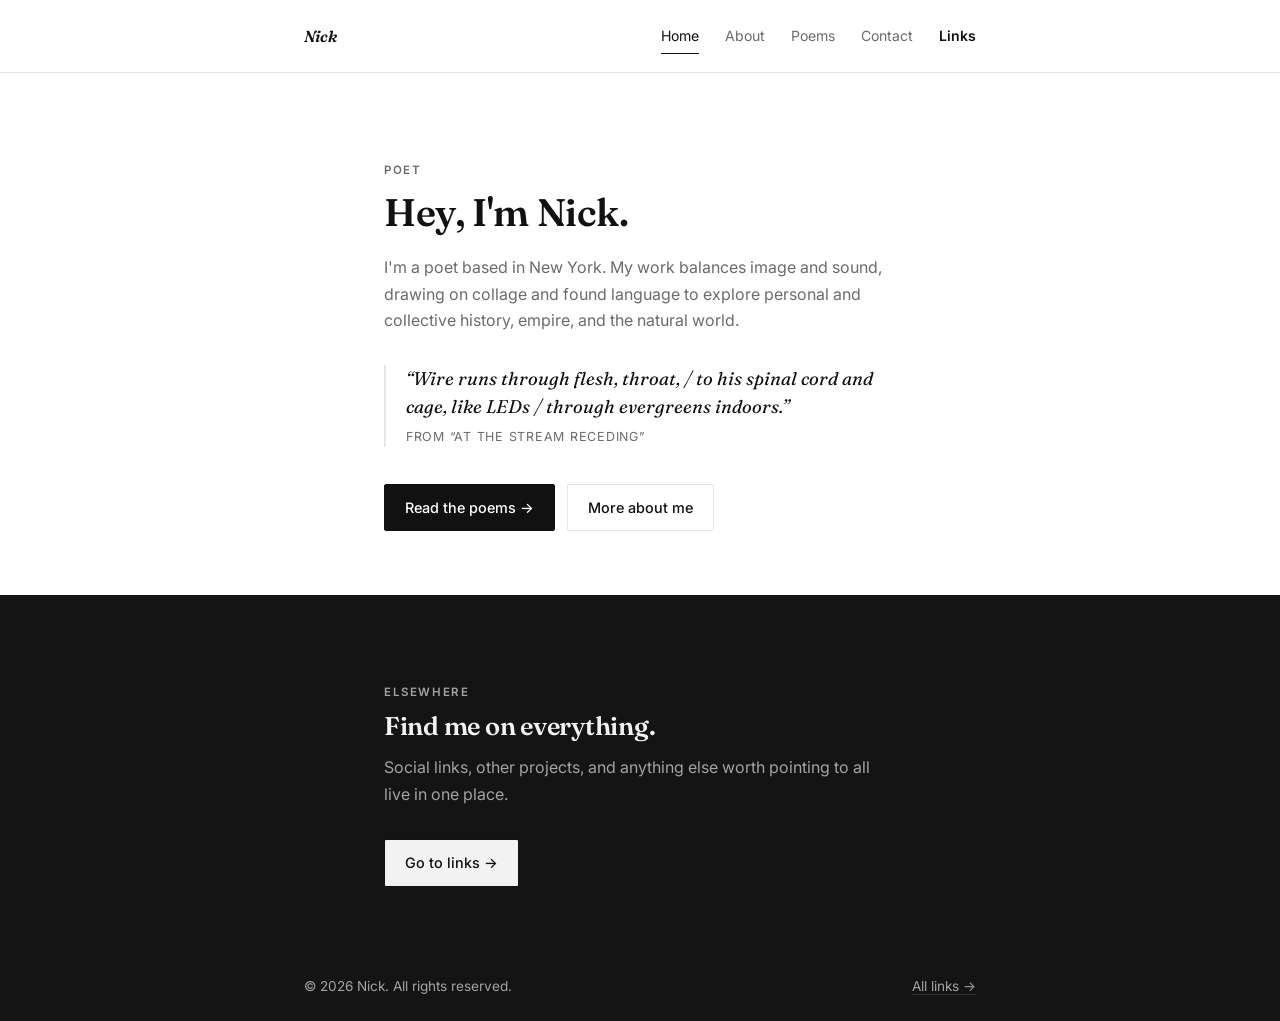
==== index.html @ d007358d "Add SEO/PWA polish: sitemap, robots.txt, canonical links, theme-color - robots.txt + sitemap.xml so " ====
<!DOCTYPE html>
<html lang="en">
<head>
<meta charset="UTF-8" />
<meta name="viewport" content="width=device-width, initial-scale=1.0" />
<title>Nick — Poet in New York</title>
<meta name="description" content="Nicholas Tyler Ng is a poet in New York. His work balances image and sound, drawing on techniques of collage and found language." />
<meta property="og:type" content="website" />
<meta property="og:title" content="Nick — Poet in New York" />
<meta property="og:description" content="Nicholas Tyler Ng is a poet in New York. His work balances image and sound, drawing on techniques of collage and found language." />
<meta property="og:image" content="https://emiliobejasa.github.io/nick-website/nick_pic.jpg" />
<meta property="og:url" content="https://emiliobejasa.github.io/nick-website/" />
<meta name="twitter:card" content="summary_large_image" />
<meta name="theme-color" content="#111111" />
<link rel="canonical" href="https://emiliobejasa.github.io/nick-website/" />
<link rel="preconnect" href="https://fonts.googleapis.com" />
<link rel="preconnect" href="https://fonts.gstatic.com" crossorigin />
<link href="https://fonts.googleapis.com/css2?family=Fraunces:ital,wght@0,500;0,600;1,400;1,500;1,600&family=Inter:wght@400;500;600&display=swap" rel="stylesheet" />
<link rel="stylesheet" href="style.css" />
<link rel="icon" type="image/svg+xml" href="favicon.svg">
</head>
<body>

<header class="site-header">
  <div class="wrap header-inner">
    <a href="index.html" class="logo">Nick</a>
    <nav class="nav">
      <a href="index.html">Home</a>
      <a href="about.html">About</a>
      <a href="poems.html">Poems</a>
      <a href="contact.html">Contact</a>
      <a href="links.html" class="nav-highlight">Links</a>
    </nav>
    <button class="nav-toggle" aria-label="Toggle menu" aria-expanded="false">
      <span></span><span></span><span></span>
    </button>
  </div>
</header>

<main id="top">

  <section class="hero">
    <div class="wrap hero-inner">
      <p class="eyebrow">Poet</p>
      <h1>Hey, I'm Nick.</h1>
      <p class="hero-sub">
        I'm a poet based in New York. My work balances image and sound,
        drawing on collage and found language to explore personal and
        collective history, empire, and the natural world.
      </p>
      <blockquote class="pull-quote">
        “Wire runs through flesh, throat, / to his spinal cord and cage, like LEDs / through evergreens indoors.”
        <cite>From “At the Stream Receding”</cite>
      </blockquote>
      <div class="hero-actions">
        <a href="poems.html" class="btn btn-primary">Read the poems →</a>
        <a href="about.html" class="btn btn-ghost">More about me</a>
      </div>
    </div>
  </section>

  <section class="hero section-dark">
    <div class="wrap hero-inner">
      <p class="eyebrow">Elsewhere</p>
      <h2>Find me on everything.</h2>
      <p class="hero-sub">
        Social links, other projects, and anything else worth
        pointing to all live in one place.
      </p>
      <div class="hero-actions">
        <a href="links.html" class="btn btn-primary">Go to links →</a>
      </div>
    </div>
  </section>

</main>

<footer class="site-footer">
  <div class="wrap footer-inner">
    <p>&copy; <span id="year"></span> Nick. All rights reserved.</p>
    <div class="socials">
      <a href="links.html">All links →</a>
    </div>
  </div>
</footer>

<script src="script.js"></script>
</body>
</html>
---- style.css ----
/* =========================================================
   Nick — shared stylesheet (minimalist theme)
   Used by: index.html, about.html, work.html, links.html, contact.html
   ========================================================= */

:root {
  --bg: #ffffff;
  --bg-alt: #fafafa;
  --ink: #111111;
  --ink-soft: #6b6b6b;
  --line: #e5e5e5;
  --accent: #111111;
  --accent-ink: #ffffff;
  --card: #ffffff;
  --radius: 2px;
  --wrap: 720px;

  /* dark stripe tokens */
  --bg-dark: #141414;
  --bg-dark-alt: #1e1e1e;
  --ink-dark: #f2f2f2;
  --ink-dark-soft: #a3a3a3;
  --line-dark: #333333;
}

* { box-sizing: border-box; }

html { scroll-behavior: smooth; }

body {
  margin: 0;
  font-family: "Inter", -apple-system, "Segoe UI", system-ui, "Helvetica Neue", Arial, sans-serif;
  color: var(--ink);
  background: var(--bg);
  line-height: 1.65;
  -webkit-font-smoothing: antialiased;
}

h1, h2, h3, .logo, .links-name {
  font-family: "Fraunces", "Georgia", serif;
}

.logo { font-style: italic; }

img { max-width: 100%; display: block; }

.wrap {
  max-width: var(--wrap);
  margin: 0 auto;
  padding: 0 24px;
}

h1, h2, h3 {
  line-height: 1.2;
  margin: 0 0 0.5em;
  font-weight: 600;
  letter-spacing: -0.01em;
}

h1 { font-size: clamp(1.75rem, 3.4vw, 2.4rem); }
h2 { font-size: clamp(1.3rem, 2.2vw, 1.6rem); }
h3 { font-size: 1.05rem; }

p { margin: 0 0 1em; color: var(--ink-soft); }

a { color: var(--ink); text-decoration: underline; text-underline-offset: 3px; text-decoration-color: var(--line); }
a:hover { text-decoration-color: var(--ink); }

.eyebrow {
  text-transform: uppercase;
  letter-spacing: 0.14em;
  font-size: 0.72rem;
  font-weight: 600;
  color: var(--ink-soft);
  margin: 0 0 0.75em;
}

.placeholder-note {
  display: inline-block;
  margin: 0 0 1.5em;
  padding: 4px 10px;
  font-size: 0.78rem;
  color: var(--ink-soft);
  border: 1px solid var(--line);
}

/* ---------- Buttons ---------- */

.btn {
  display: inline-block;
  padding: 11px 20px;
  border-radius: var(--radius);
  font-weight: 500;
  font-size: 0.9rem;
  border: 1px solid var(--ink);
  cursor: pointer;
  text-decoration: none;
  transition: background 0.15s ease, color 0.15s ease;
}
.btn:hover { text-decoration: none; }

.btn-primary {
  background: var(--ink);
  color: var(--accent-ink);
}
.btn-primary:hover { background: #333; }

.btn-ghost {
  background: transparent;
  color: var(--ink);
  border-color: var(--line);
}
.btn-ghost:hover { border-color: var(--ink); }

/* ---------- Header / nav ---------- */

.site-header {
  position: sticky;
  top: 0;
  z-index: 50;
  background: var(--bg);
  border-bottom: 1px solid var(--line);
}

.header-inner {
  display: flex;
  align-items: center;
  justify-content: space-between;
  padding: 18px 24px;
  gap: 16px;
}

.logo {
  font-weight: 600;
  font-size: 1rem;
  color: var(--ink);
  text-decoration: none;
}
.logo:hover { text-decoration: none; }

.nav {
  display: flex;
  align-items: center;
  gap: 26px;
}

.nav a {
  color: var(--ink-soft);
  font-weight: 400;
  font-size: 0.88rem;
  padding: 6px 0;
  border-bottom: 1px solid transparent;
  text-decoration: none;
  transition: color 0.15s ease, border-color 0.15s ease;
}

.nav a:hover { color: var(--ink); border-bottom-color: var(--line); }

.nav a.is-active {
  color: var(--ink);
  border-bottom-color: var(--ink);
}

.nav a.nav-highlight {
  color: var(--ink);
  font-weight: 600;
  border-bottom-color: transparent;
}
.nav a.nav-highlight:hover { color: var(--ink); }

.nav-toggle {
  display: none;
  flex-direction: column;
  justify-content: center;
  gap: 5px;
  width: 36px;
  height: 36px;
  border: 1px solid var(--line);
  border-radius: var(--radius);
  background: var(--card);
  cursor: pointer;
}
.nav-toggle span {
  display: block;
  width: 16px;
  height: 1px;
  margin: 0 auto;
  background: var(--ink);
}

@media (max-width: 720px) {
  .nav {
    position: absolute;
    top: 100%;
    left: 0;
    right: 0;
    background: var(--bg);
    border-bottom: 1px solid var(--line);
    flex-direction: column;
    align-items: flex-start;
    gap: 0;
    padding: 8px 24px 16px;
    display: none;
  }
  .nav.is-open { display: flex; }
  .nav a { width: 100%; padding: 12px 0; }
  .nav-toggle { display: flex; }
}

/* ---------- Dark sections (alternate stripe band) ---------- */

.section-dark {
  background: var(--bg-dark);
  color: var(--ink-dark);
}
.section-dark h1,
.section-dark h2,
.section-dark h3 { color: var(--ink-dark); }
.section-dark p { color: var(--ink-dark-soft); }
.section-dark .eyebrow { color: var(--ink-dark-soft); }
.section-dark a { color: var(--ink-dark); text-decoration-color: var(--line-dark); }
.section-dark a:hover { text-decoration-color: var(--ink-dark); }

.section-dark .btn-primary { background: var(--ink-dark); color: #111111; }
.section-dark .btn-primary:hover { background: #d4d4d4; }
.section-dark .btn-ghost { color: var(--ink-dark); border-color: var(--line-dark); }
.section-dark .btn-ghost:hover { border-color: var(--ink-dark); }

.section-dark .about-photo,
.section-dark .links-avatar {
  background: var(--bg-dark-alt);
  border-color: var(--line-dark);
  color: var(--ink-dark-soft);
}

.section-dark .about-facts li { border-top-color: var(--line-dark); color: var(--ink-dark-soft); }
.section-dark .about-facts strong { color: var(--ink-dark); }

.section-dark .poem-entry { border-top-color: var(--line-dark); }
.section-dark .poem-list .poem-entry:last-child { border-bottom-color: var(--line-dark); }
.section-dark .poem-venue { color: var(--ink-dark-soft); }
.section-dark .poem-excerpt { border-left-color: var(--line-dark); color: var(--ink-dark-soft); }

.section-dark .contact-form input,
.section-dark .contact-form textarea { color: var(--ink-dark); border-bottom-color: var(--line-dark); }
.section-dark .contact-form input:focus,
.section-dark .contact-form textarea:focus { border-bottom-color: var(--ink-dark); }
.section-dark .contact-form label { color: var(--ink-dark); }
.section-dark .form-status { color: var(--ink-dark-soft); }
.section-dark .form-status.success { color: var(--ink-dark); }

.section-dark .link-item a { border-color: var(--line-dark); color: var(--ink-dark); }
.section-dark .link-item:first-child a { border-top-color: var(--line-dark); }
.section-dark .link-item a:hover { background: var(--bg-dark-alt); }
.section-dark .links-tagline,
.section-dark .links-footer-note { color: var(--ink-dark-soft); }

/* ---------- Hero ---------- */

.hero { padding: 88px 0 64px; }
.hero-inner { max-width: 560px; }
.hero-sub { font-size: 1rem; margin-bottom: 2em; }
.hero-actions { display: flex; gap: 12px; flex-wrap: wrap; }

.pull-quote {
  margin: 0 0 2em;
  padding-left: 20px;
  border-left: 2px solid var(--line);
  font-family: "Fraunces", "Georgia", serif;
  font-style: italic;
  font-size: 1.15rem;
  line-height: 1.5;
  color: var(--ink);
}
.pull-quote cite {
  display: block;
  margin-top: 0.6em;
  font-family: "Inter", sans-serif;
  font-style: normal;
  font-size: 0.78rem;
  letter-spacing: 0.06em;
  text-transform: uppercase;
  color: var(--ink-soft);
}
.section-dark .pull-quote { border-left-color: var(--line-dark); color: var(--ink-dark); }
.section-dark .pull-quote cite { color: var(--ink-dark-soft); }

/* ---------- Generic page header (About / Work / Contact) ---------- */

.page-hero {
  padding: 64px 0 32px;
}

/* ---------- About ---------- */

.about { padding: 56px 0; }
.about-inner {
  display: grid;
  grid-template-columns: 220px 1fr;
  gap: 48px;
  align-items: start;
}
@media (max-width: 720px) {
  .about-inner { grid-template-columns: 1fr; }
}

.about-photo {
  width: 100%;
  aspect-ratio: 4 / 5;
  background: var(--bg-alt);
  border: 1px solid var(--line);
  display: flex;
  align-items: center;
  justify-content: center;
  color: var(--ink-soft);
  font-size: 0.85rem;
  overflow: hidden;
}
.about-photo img { width: 100%; height: 100%; object-fit: cover; }

.about-facts {
  list-style: none;
  padding: 0;
  margin: 1.5em 0 0;
  display: grid;
  gap: 0;
}
.about-facts li {
  padding: 10px 0;
  border-top: 1px solid var(--line);
  color: var(--ink-soft);
  font-size: 0.9rem;
}
.about-facts strong { color: var(--ink); margin-right: 6px; font-weight: 600; }

/* ---------- Poems ---------- */

.poems { padding: 56px 0 80px; }
.section-sub { margin-top: -0.5em; margin-bottom: 2em; }

.poem-list {
  display: grid;
  gap: 0;
}

.poem-entry {
  padding: 32px 0;
  border-top: 1px solid var(--line);
}
.poem-list .poem-entry:last-child { border-bottom: 1px solid var(--line); }

.poem-venue {
  text-transform: uppercase;
  letter-spacing: 0.1em;
  font-size: 0.7rem;
  font-weight: 600;
  color: var(--ink-soft);
  margin: 0 0 0.5em;
}

.poem-title {
  font-style: italic;
  margin-bottom: 0.6em;
}

.poem-excerpt {
  margin: 0 0 1em;
  padding-left: 18px;
  border-left: 2px solid var(--line);
  font-family: "Fraunces", "Georgia", serif;
  font-style: italic;
  color: var(--ink-soft);
}
.poem-excerpt p { margin: 0 0 0.3em; color: inherit; }

.work-link { font-weight: 500; font-size: 0.88rem; }

/* ---------- Contact ---------- */

.contact { padding: 56px 0 88px; }
.contact-inner {
  display: grid;
  grid-template-columns: 1fr 1fr;
  gap: 56px;
}
@media (max-width: 720px) {
  .contact-inner { grid-template-columns: 1fr; }
}

.contact-alt { margin-top: 1.5em; font-size: 0.9rem; }

.contact-form {
  display: grid;
  gap: 6px;
}
.contact-form label {
  font-size: 0.8rem;
  font-weight: 600;
  margin-top: 14px;
}
.contact-form input,
.contact-form textarea {
  font: inherit;
  padding: 10px 0;
  border: none;
  border-bottom: 1px solid var(--line);
  border-radius: 0;
  background: transparent;
  color: var(--ink);
}
.contact-form input:focus,
.contact-form textarea:focus {
  outline: none;
  border-bottom-color: var(--ink);
}
.contact-form button { margin-top: 20px; justify-self: start; }
.form-status { font-size: 0.85rem; min-height: 1.4em; margin: 10px 0 0; color: var(--ink-soft); }
.form-status.success { color: var(--ink); }

/* ---------- Links (linktree-style hub) ---------- */

.links-page {
  min-height: calc(100vh - 70px);
  display: flex;
  align-items: center;
  padding: 56px 0 64px;
}

.links-card {
  max-width: 400px;
  margin: 0 auto;
  text-align: center;
  width: 100%;
}

.links-avatar {
  width: 88px;
  height: 88px;
  margin: 0 auto 20px;
  border-radius: 50%;
  background: var(--bg-alt);
  border: 1px solid var(--line);
  display: flex;
  align-items: center;
  justify-content: center;
  color: var(--ink-soft);
  font-size: 0.75rem;
  overflow: hidden;
}
.links-avatar img { width: 100%; height: 100%; object-fit: cover; }

.links-name { margin-bottom: 0.2em; }
.links-tagline { margin-bottom: 2.2em; font-size: 0.92rem; }

.link-list {
  list-style: none;
  margin: 0;
  padding: 0;
  display: grid;
  gap: 0;
}

.link-item a {
  display: flex;
  align-items: center;
  gap: 10px;
  justify-content: center;
  width: 100%;
  padding: 15px 20px;
  background: transparent;
  border: 1px solid var(--line);
  border-top: none;
  color: var(--ink);
  font-weight: 500;
  font-size: 0.92rem;
  text-decoration: none;
  transition: background 0.12s ease;
}
.link-item:first-child a { border-top: 1px solid var(--line); }
.link-item a:hover { background: var(--bg-alt); }
.link-icon {
  font-size: 0.7rem;
  font-weight: 700;
  line-height: 1;
  letter-spacing: 0.02em;
  opacity: 0.55;
  min-width: 22px;
  text-align: center;
}

.links-footer-note {
  margin-top: 2.2em;
  font-size: 0.8rem;
  color: var(--ink-soft);
}

/* ---------- Footer ---------- */

.site-footer {
  background: var(--bg-dark);
  color: var(--ink-dark-soft);
  padding: 24px 0;
}
.footer-inner {
  display: flex;
  align-items: center;
  justify-content: space-between;
  flex-wrap: wrap;
  gap: 12px;
  font-size: 0.85rem;
  color: var(--ink-dark-soft);
}
.footer-inner p { color: var(--ink-dark-soft); margin: 0; }
.socials { display: flex; gap: 18px; }
.socials a { color: var(--ink-dark-soft); font-weight: 400; text-decoration-color: var(--line-dark); }
.socials a:hover { color: var(--ink-dark); text-decoration-color: var(--ink-dark); }
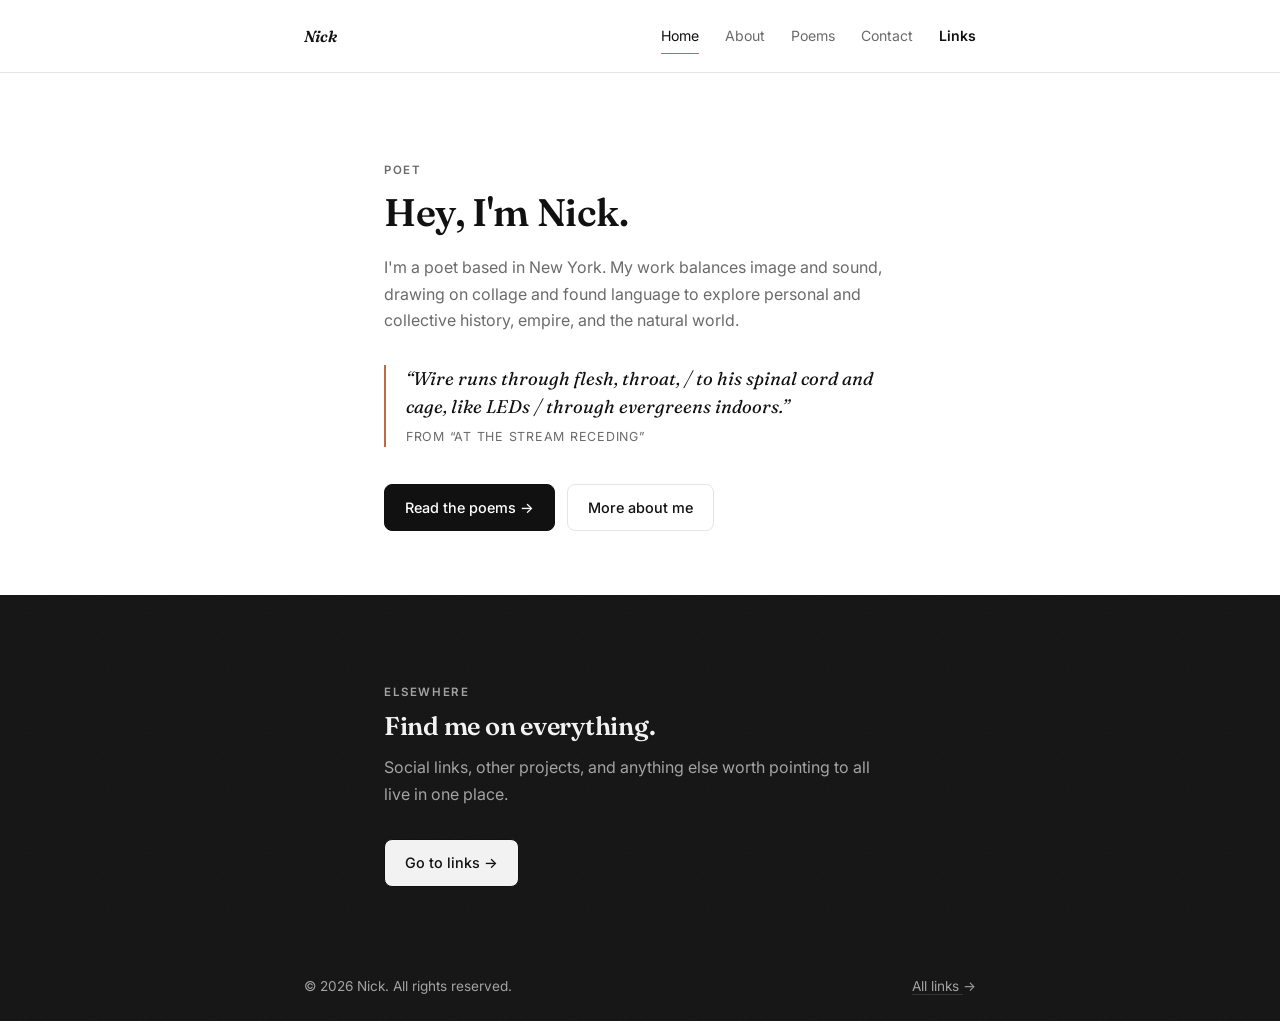
==== commit 66b9ce98: "Add warm accent color, micro-interactions, and softer photo treatment - New --accent-warm terracotta" ====
--- a/index.html
+++ b/index.html
@@ -53,7 +53,7 @@
         <cite>From “At the Stream Receding”</cite>
       </blockquote>
       <div class="hero-actions">
-        <a href="poems.html" class="btn btn-primary">Read the poems →</a>
+        <a href="poems.html" class="btn btn-primary">Read the poems <span class="arrow" aria-hidden="true">→</span></a>
         <a href="about.html" class="btn btn-ghost">More about me</a>
       </div>
     </div>
@@ -68,7 +68,7 @@
         pointing to all live in one place.
       </p>
       <div class="hero-actions">
-        <a href="links.html" class="btn btn-primary">Go to links →</a>
+        <a href="links.html" class="btn btn-primary">Go to links <span class="arrow" aria-hidden="true">→</span></a>
       </div>
     </div>
   </section>
@@ -79,7 +79,7 @@
   <div class="wrap footer-inner">
     <p>&copy; <span id="year"></span> Nick. All rights reserved.</p>
     <div class="socials">
-      <a href="links.html">All links →</a>
+      <a href="links.html">All links <span class="arrow" aria-hidden="true">→</span></a>
     </div>
   </div>
 </footer>
--- a/style.css
+++ b/style.css
@@ -11,8 +11,10 @@
   --line: #e5e5e5;
   --accent: #111111;
   --accent-ink: #ffffff;
+  --accent-warm: #bf6a45;
+  --accent-warm-soft: rgba(191, 106, 69, 0.35);
   --card: #ffffff;
-  --radius: 2px;
+  --radius: 8px;
   --wrap: 720px;
 
   /* dark stripe tokens */
@@ -44,6 +46,21 @@
 
 img { max-width: 100%; display: block; }
 
+::selection { background: var(--accent-warm); color: #ffffff; }
+
+a:focus-visible,
+button:focus-visible,
+input:focus-visible,
+textarea:focus-visible,
+.nav-toggle:focus-visible {
+  outline: 2px solid var(--accent-warm);
+  outline-offset: 3px;
+  border-radius: 2px;
+}
+
+.arrow { display: inline-block; transition: transform 0.15s ease; }
+a:hover .arrow { transform: translateX(3px); }
+
 .wrap {
   max-width: var(--wrap);
   margin: 0 auto;
@@ -63,8 +80,8 @@
 
 p { margin: 0 0 1em; color: var(--ink-soft); }
 
-a { color: var(--ink); text-decoration: underline; text-underline-offset: 3px; text-decoration-color: var(--line); }
-a:hover { text-decoration-color: var(--ink); }
+a { color: var(--ink); text-decoration: underline; text-underline-offset: 3px; text-decoration-color: var(--line); transition: text-decoration-color 0.15s ease; }
+a:hover { text-decoration-color: var(--accent-warm); }
 
 .eyebrow {
   text-transform: uppercase;
@@ -95,22 +112,23 @@
   border: 1px solid var(--ink);
   cursor: pointer;
   text-decoration: none;
-  transition: background 0.15s ease, color 0.15s ease;
-}
-.btn:hover { text-decoration: none; }
+  transition: background 0.15s ease, color 0.15s ease, border-color 0.15s ease, transform 0.15s ease, box-shadow 0.15s ease;
+}
+.btn:hover { text-decoration: none; transform: translateY(-2px); }
+.btn:active { transform: translateY(0); }
 
 .btn-primary {
   background: var(--ink);
   color: var(--accent-ink);
 }
-.btn-primary:hover { background: #333; }
+.btn-primary:hover { background: #333; box-shadow: 0 14px 28px -14px var(--accent-warm-soft); }
 
 .btn-ghost {
   background: transparent;
   color: var(--ink);
   border-color: var(--line);
 }
-.btn-ghost:hover { border-color: var(--ink); }
+.btn-ghost:hover { border-color: var(--accent-warm); color: var(--accent-warm); }
 
 /* ---------- Header / nav ---------- */
 
@@ -135,8 +153,9 @@
   font-size: 1rem;
   color: var(--ink);
   text-decoration: none;
-}
-.logo:hover { text-decoration: none; }
+  transition: color 0.15s ease;
+}
+.logo:hover { text-decoration: none; color: var(--accent-warm); }
 
 .nav {
   display: flex;
@@ -151,14 +170,14 @@
   padding: 6px 0;
   border-bottom: 1px solid transparent;
   text-decoration: none;
-  transition: color 0.15s ease, border-color 0.15s ease;
-}
-
-.nav a:hover { color: var(--ink); border-bottom-color: var(--line); }
+  transition: color 0.15s ease, border-color 0.15s ease, transform 0.15s ease;
+}
+
+.nav a:hover { color: var(--accent-warm); border-bottom-color: var(--accent-warm); transform: translateY(-1px); }
 
 .nav a.is-active {
   color: var(--ink);
-  border-bottom-color: var(--ink);
+  border-bottom-color: var(--accent-warm);
 }
 
 .nav a.nav-highlight {
@@ -166,7 +185,7 @@
   font-weight: 600;
   border-bottom-color: transparent;
 }
-.nav a.nav-highlight:hover { color: var(--ink); }
+.nav a.nav-highlight:hover { color: var(--accent-warm); }
 
 .nav-toggle {
   display: none;
@@ -210,27 +229,39 @@
 /* ---------- Dark sections (alternate stripe band) ---------- */
 
 .section-dark {
+  position: relative;
   background: var(--bg-dark);
   color: var(--ink-dark);
 }
+.section-dark::before {
+  content: "";
+  position: absolute;
+  inset: 0;
+  background-image: url("data:image/svg+xml,%3Csvg xmlns='http://www.w3.org/2000/svg' width='120' height='120'%3E%3Cfilter id='n'%3E%3CfeTurbulence type='fractalNoise' baseFrequency='0.9' numOctaves='2' stitchTiles='stitch'/%3E%3C/filter%3E%3Crect width='100%25' height='100%25' filter='url(%23n)'/%3E%3C/svg%3E");
+  opacity: 0.035;
+  pointer-events: none;
+  z-index: 0;
+}
+.section-dark > .wrap { position: relative; z-index: 1; }
 .section-dark h1,
 .section-dark h2,
 .section-dark h3 { color: var(--ink-dark); }
 .section-dark p { color: var(--ink-dark-soft); }
 .section-dark .eyebrow { color: var(--ink-dark-soft); }
 .section-dark a { color: var(--ink-dark); text-decoration-color: var(--line-dark); }
-.section-dark a:hover { text-decoration-color: var(--ink-dark); }
+.section-dark a:hover { text-decoration-color: var(--accent-warm); }
 
 .section-dark .btn-primary { background: var(--ink-dark); color: #111111; }
-.section-dark .btn-primary:hover { background: #d4d4d4; }
+.section-dark .btn-primary:hover { background: #d4d4d4; box-shadow: 0 14px 28px -14px var(--accent-warm-soft); }
 .section-dark .btn-ghost { color: var(--ink-dark); border-color: var(--line-dark); }
-.section-dark .btn-ghost:hover { border-color: var(--ink-dark); }
+.section-dark .btn-ghost:hover { border-color: var(--accent-warm); color: var(--accent-warm); }
 
 .section-dark .about-photo,
 .section-dark .links-avatar {
   background: var(--bg-dark-alt);
   border-color: var(--line-dark);
   color: var(--ink-dark-soft);
+  box-shadow: 0 24px 48px -24px var(--accent-warm-soft);
 }
 
 .section-dark .about-facts li { border-top-color: var(--line-dark); color: var(--ink-dark-soft); }
@@ -239,19 +270,18 @@
 .section-dark .poem-entry { border-top-color: var(--line-dark); }
 .section-dark .poem-list .poem-entry:last-child { border-bottom-color: var(--line-dark); }
 .section-dark .poem-venue { color: var(--ink-dark-soft); }
-.section-dark .poem-excerpt { border-left-color: var(--line-dark); color: var(--ink-dark-soft); }
 
 .section-dark .contact-form input,
 .section-dark .contact-form textarea { color: var(--ink-dark); border-bottom-color: var(--line-dark); }
 .section-dark .contact-form input:focus,
-.section-dark .contact-form textarea:focus { border-bottom-color: var(--ink-dark); }
+.section-dark .contact-form textarea:focus { border-bottom-color: var(--accent-warm); }
 .section-dark .contact-form label { color: var(--ink-dark); }
 .section-dark .form-status { color: var(--ink-dark-soft); }
 .section-dark .form-status.success { color: var(--ink-dark); }
 
 .section-dark .link-item a { border-color: var(--line-dark); color: var(--ink-dark); }
 .section-dark .link-item:first-child a { border-top-color: var(--line-dark); }
-.section-dark .link-item a:hover { background: var(--bg-dark-alt); }
+.section-dark .link-item a:hover { background: var(--bg-dark-alt); border-color: var(--accent-warm); }
 .section-dark .links-tagline,
 .section-dark .links-footer-note { color: var(--ink-dark-soft); }
 
@@ -265,7 +295,7 @@
 .pull-quote {
   margin: 0 0 2em;
   padding-left: 20px;
-  border-left: 2px solid var(--line);
+  border-left: 2px solid var(--accent-warm);
   font-family: "Fraunces", "Georgia", serif;
   font-style: italic;
   font-size: 1.15rem;
@@ -282,7 +312,7 @@
   text-transform: uppercase;
   color: var(--ink-soft);
 }
-.section-dark .pull-quote { border-left-color: var(--line-dark); color: var(--ink-dark); }
+.section-dark .pull-quote { color: var(--ink-dark); }
 .section-dark .pull-quote cite { color: var(--ink-dark-soft); }
 
 /* ---------- Generic page header (About / Work / Contact) ---------- */
@@ -309,6 +339,7 @@
   aspect-ratio: 4 / 5;
   background: var(--bg-alt);
   border: 1px solid var(--line);
+  border-radius: 10px;
   display: flex;
   align-items: center;
   justify-content: center;
@@ -366,7 +397,7 @@
 .poem-excerpt {
   margin: 0 0 1em;
   padding-left: 18px;
-  border-left: 2px solid var(--line);
+  border-left: 2px solid var(--accent-warm);
   font-family: "Fraunces", "Georgia", serif;
   font-style: italic;
   color: var(--ink-soft);
@@ -374,6 +405,7 @@
 .poem-excerpt p { margin: 0 0 0.3em; color: inherit; }
 
 .work-link { font-weight: 500; font-size: 0.88rem; }
+.section-dark .poem-excerpt { color: var(--ink-dark-soft); }
 
 /* ---------- Contact ---------- */
 
@@ -411,7 +443,7 @@
 .contact-form input:focus,
 .contact-form textarea:focus {
   outline: none;
-  border-bottom-color: var(--ink);
+  border-bottom-color: var(--accent-warm);
 }
 .contact-form button { margin-top: 20px; justify-self: start; }
 .form-status { font-size: 0.85rem; min-height: 1.4em; margin: 10px 0 0; color: var(--ink-soft); }
@@ -483,7 +515,7 @@
   font-weight: 700;
   line-height: 1;
   letter-spacing: 0.02em;
-  opacity: 0.55;
+  color: var(--accent-warm);
   min-width: 22px;
   text-align: center;
 }
@@ -497,11 +529,23 @@
 /* ---------- Footer ---------- */
 
 .site-footer {
+  position: relative;
   background: var(--bg-dark);
   color: var(--ink-dark-soft);
   padding: 24px 0;
 }
+.site-footer::before {
+  content: "";
+  position: absolute;
+  inset: 0;
+  background-image: url("data:image/svg+xml,%3Csvg xmlns='http://www.w3.org/2000/svg' width='120' height='120'%3E%3Cfilter id='n'%3E%3CfeTurbulence type='fractalNoise' baseFrequency='0.9' numOctaves='2' stitchTiles='stitch'/%3E%3C/filter%3E%3Crect width='100%25' height='100%25' filter='url(%23n)'/%3E%3C/svg%3E");
+  opacity: 0.035;
+  pointer-events: none;
+  z-index: 0;
+}
 .footer-inner {
+  position: relative;
+  z-index: 1;
   display: flex;
   align-items: center;
   justify-content: space-between;
@@ -513,4 +557,4 @@
 .footer-inner p { color: var(--ink-dark-soft); margin: 0; }
 .socials { display: flex; gap: 18px; }
 .socials a { color: var(--ink-dark-soft); font-weight: 400; text-decoration-color: var(--line-dark); }
-.socials a:hover { color: var(--ink-dark); text-decoration-color: var(--ink-dark); }
+.socials a:hover { color: var(--accent-warm); text-decoration-color: var(--accent-warm); }
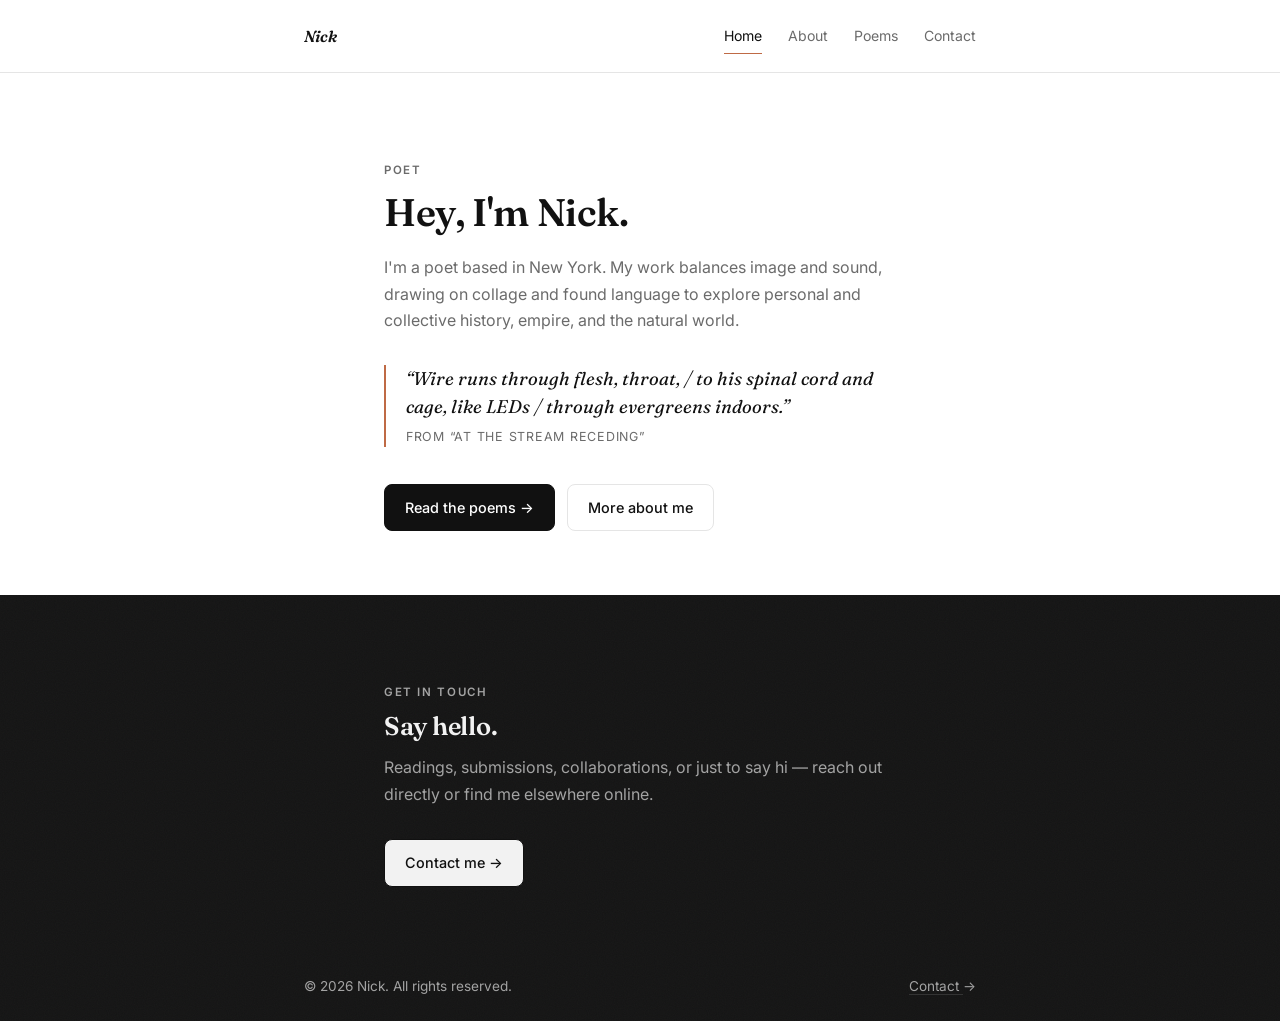
==== commit 465b62cf: "Merge Links page into Contact Folds the Instagram link from the standalone Links page into Contact, " ====
--- a/index.html
+++ b/index.html
@@ -8,7 +8,9 @@
 <meta property="og:type" content="website" />
 <meta property="og:title" content="Nick — Poet in New York" />
 <meta property="og:description" content="Nicholas Tyler Ng is a poet in New York. His work balances image and sound, drawing on techniques of collage and found language." />
-<meta property="og:image" content="https://emiliobejasa.github.io/nick-website/nick_pic.jpg" />
+<meta property="og:image" content="https://emiliobejasa.github.io/nick-website/og-banner.jpg" />
+<meta property="og:image:width" content="1200" />
+<meta property="og:image:height" content="630" />
 <meta property="og:url" content="https://emiliobejasa.github.io/nick-website/" />
 <meta name="twitter:card" content="summary_large_image" />
 <meta name="theme-color" content="#111111" />
@@ -29,7 +31,6 @@
       <a href="about.html">About</a>
       <a href="poems.html">Poems</a>
       <a href="contact.html">Contact</a>
-      <a href="links.html" class="nav-highlight">Links</a>
     </nav>
     <button class="nav-toggle" aria-label="Toggle menu" aria-expanded="false">
       <span></span><span></span><span></span>
@@ -61,14 +62,14 @@
 
   <section class="hero section-dark">
     <div class="wrap hero-inner">
-      <p class="eyebrow">Elsewhere</p>
-      <h2>Find me on everything.</h2>
+      <p class="eyebrow">Get in touch</p>
+      <h2>Say hello.</h2>
       <p class="hero-sub">
-        Social links, other projects, and anything else worth
-        pointing to all live in one place.
+        Readings, submissions, collaborations, or just to say hi —
+        reach out directly or find me elsewhere online.
       </p>
       <div class="hero-actions">
-        <a href="links.html" class="btn btn-primary">Go to links <span class="arrow" aria-hidden="true">→</span></a>
+        <a href="contact.html" class="btn btn-primary">Contact me <span class="arrow" aria-hidden="true">→</span></a>
       </div>
     </div>
   </section>
@@ -79,11 +80,13 @@
   <div class="wrap footer-inner">
     <p>&copy; <span id="year"></span> Nick. All rights reserved.</p>
     <div class="socials">
-      <a href="links.html">All links <span class="arrow" aria-hidden="true">→</span></a>
+      <a href="contact.html">Contact <span class="arrow" aria-hidden="true">→</span></a>
     </div>
   </div>
 </footer>
 
+<!-- Privacy-friendly analytics (no cookies, no consent banner needed): sign up free at goatcounter.com and replace YOURCODE below to activate -->
+<script data-goatcounter="https://YOURCODE.goatcounter.com/count" async src="//gc.zgo.at/count.js"></script>
 <script src="script.js"></script>
 </body>
 </html>
--- a/style.css
+++ b/style.css
@@ -1,6 +1,6 @@
 /* =========================================================
    Nick — shared stylesheet (minimalist theme)
-   Used by: index.html, about.html, work.html, links.html, contact.html
+   Used by: index.html, about.html, poems.html, contact.html
    ========================================================= */
 
 :root {
@@ -38,7 +38,7 @@
   -webkit-font-smoothing: antialiased;
 }
 
-h1, h2, h3, .logo, .links-name {
+h1, h2, h3, .logo {
   font-family: "Fraunces", "Georgia", serif;
 }
 
@@ -256,16 +256,12 @@
 .section-dark .btn-ghost { color: var(--ink-dark); border-color: var(--line-dark); }
 .section-dark .btn-ghost:hover { border-color: var(--accent-warm); color: var(--accent-warm); }
 
-.section-dark .about-photo,
-.section-dark .links-avatar {
+.section-dark .about-photo {
   background: var(--bg-dark-alt);
   border-color: var(--line-dark);
   color: var(--ink-dark-soft);
   box-shadow: 0 24px 48px -24px var(--accent-warm-soft);
 }
-
-.section-dark .about-facts li { border-top-color: var(--line-dark); color: var(--ink-dark-soft); }
-.section-dark .about-facts strong { color: var(--ink-dark); }
 
 .section-dark .poem-entry { border-top-color: var(--line-dark); }
 .section-dark .poem-list .poem-entry:last-child { border-bottom-color: var(--line-dark); }
@@ -282,8 +278,6 @@
 .section-dark .link-item a { border-color: var(--line-dark); color: var(--ink-dark); }
 .section-dark .link-item:first-child a { border-top-color: var(--line-dark); }
 .section-dark .link-item a:hover { background: var(--bg-dark-alt); border-color: var(--accent-warm); }
-.section-dark .links-tagline,
-.section-dark .links-footer-note { color: var(--ink-dark-soft); }
 
 /* ---------- Hero ---------- */
 
@@ -349,21 +343,6 @@
 }
 .about-photo img { width: 100%; height: 100%; object-fit: cover; }
 
-.about-facts {
-  list-style: none;
-  padding: 0;
-  margin: 1.5em 0 0;
-  display: grid;
-  gap: 0;
-}
-.about-facts li {
-  padding: 10px 0;
-  border-top: 1px solid var(--line);
-  color: var(--ink-soft);
-  font-size: 0.9rem;
-}
-.about-facts strong { color: var(--ink); margin-right: 6px; font-weight: 600; }
-
 /* ---------- Poems ---------- */
 
 .poems { padding: 56px 0 80px; }
@@ -449,40 +428,9 @@
 .form-status { font-size: 0.85rem; min-height: 1.4em; margin: 10px 0 0; color: var(--ink-soft); }
 .form-status.success { color: var(--ink); }
 
-/* ---------- Links (linktree-style hub) ---------- */
-
-.links-page {
-  min-height: calc(100vh - 70px);
-  display: flex;
-  align-items: center;
-  padding: 56px 0 64px;
-}
-
-.links-card {
-  max-width: 400px;
-  margin: 0 auto;
-  text-align: center;
-  width: 100%;
-}
-
-.links-avatar {
-  width: 88px;
-  height: 88px;
-  margin: 0 auto 20px;
-  border-radius: 50%;
-  background: var(--bg-alt);
-  border: 1px solid var(--line);
-  display: flex;
-  align-items: center;
-  justify-content: center;
-  color: var(--ink-soft);
-  font-size: 0.75rem;
-  overflow: hidden;
-}
-.links-avatar img { width: 100%; height: 100%; object-fit: cover; }
-
-.links-name { margin-bottom: 0.2em; }
-.links-tagline { margin-bottom: 2.2em; font-size: 0.92rem; }
+.contact-links { margin-top: 1.5em; }
+
+/* ---------- Link list (used on Contact) ---------- */
 
 .link-list {
   list-style: none;
@@ -520,12 +468,6 @@
   text-align: center;
 }
 
-.links-footer-note {
-  margin-top: 2.2em;
-  font-size: 0.8rem;
-  color: var(--ink-soft);
-}
-
 /* ---------- Footer ---------- */
 
 .site-footer {
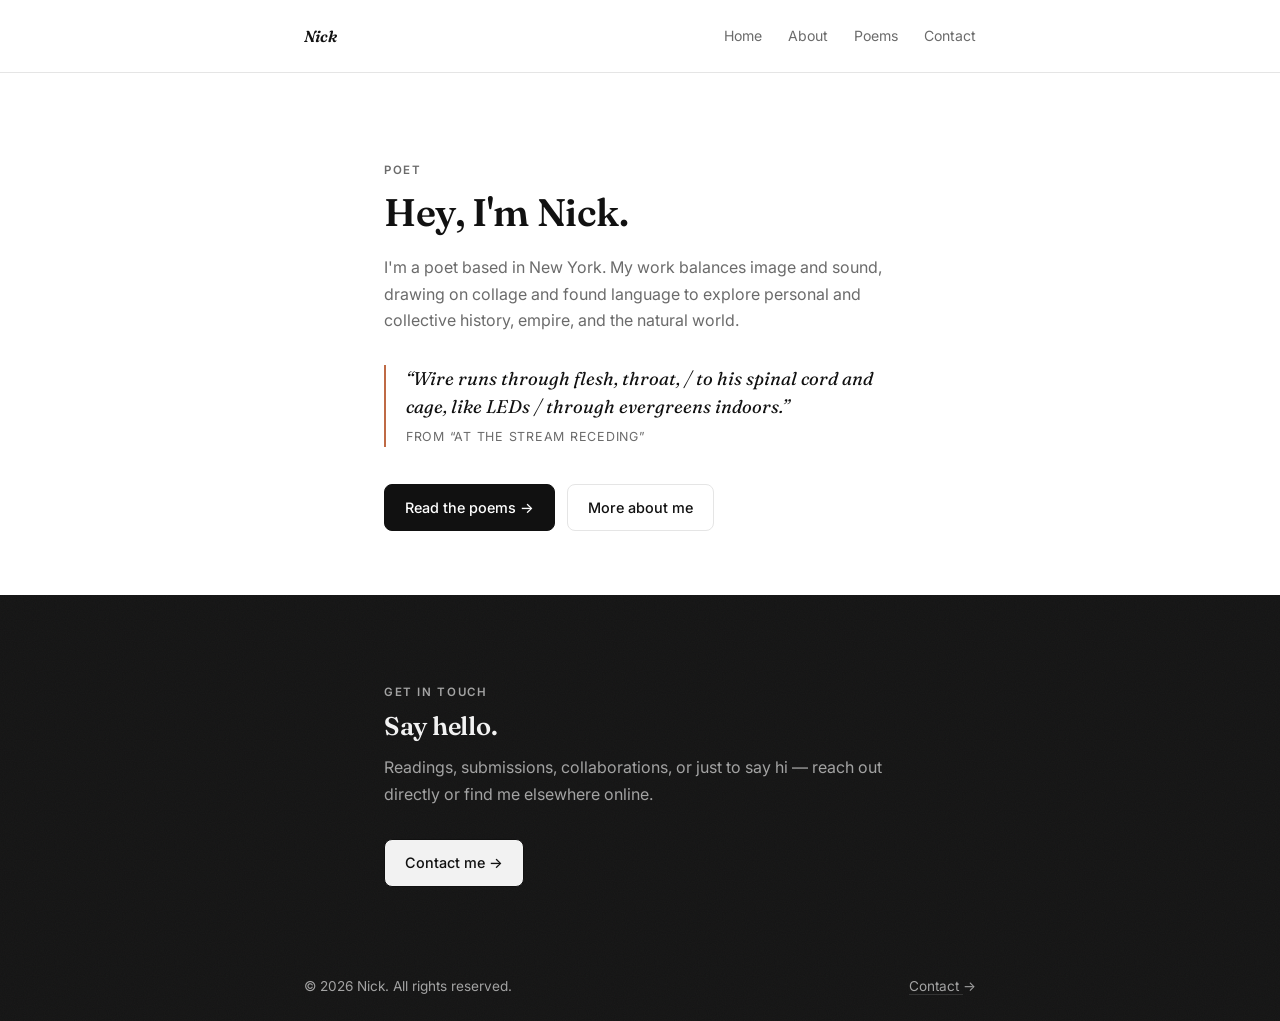
==== commit b403071b: "Use extensionless clean URLs for internal links GitHub Pages serves about.html at /about natively, s" ====
--- a/index.html
+++ b/index.html
@@ -8,29 +8,32 @@
 <meta property="og:type" content="website" />
 <meta property="og:title" content="Nick — Poet in New York" />
 <meta property="og:description" content="Nicholas Tyler Ng is a poet in New York. His work balances image and sound, drawing on techniques of collage and found language." />
-<meta property="og:image" content="https://emiliobejasa.github.io/nick-website/og-banner.jpg" />
+<meta property="og:image" content="https://nicholastylerng.com/og-banner.jpg" />
 <meta property="og:image:width" content="1200" />
 <meta property="og:image:height" content="630" />
-<meta property="og:url" content="https://emiliobejasa.github.io/nick-website/" />
+<meta property="og:url" content="https://nicholastylerng.com/" />
 <meta name="twitter:card" content="summary_large_image" />
 <meta name="theme-color" content="#111111" />
-<link rel="canonical" href="https://emiliobejasa.github.io/nick-website/" />
+<link rel="canonical" href="https://nicholastylerng.com/" />
 <link rel="preconnect" href="https://fonts.googleapis.com" />
 <link rel="preconnect" href="https://fonts.gstatic.com" crossorigin />
 <link href="https://fonts.googleapis.com/css2?family=Fraunces:ital,wght@0,500;0,600;1,400;1,500;1,600&family=Inter:wght@400;500;600&display=swap" rel="stylesheet" />
 <link rel="stylesheet" href="style.css" />
 <link rel="icon" type="image/svg+xml" href="favicon.svg">
+<link rel="apple-touch-icon" href="apple-touch-icon.png">
 </head>
 <body>
 
+<a href="#main-content" class="skip-link">Skip to content</a>
+
 <header class="site-header">
   <div class="wrap header-inner">
-    <a href="index.html" class="logo">Nick</a>
+    <a href="/" class="logo">Nick</a>
     <nav class="nav">
-      <a href="index.html">Home</a>
-      <a href="about.html">About</a>
-      <a href="poems.html">Poems</a>
-      <a href="contact.html">Contact</a>
+      <a href="/">Home</a>
+      <a href="/about">About</a>
+      <a href="/poems">Poems</a>
+      <a href="/contact">Contact</a>
     </nav>
     <button class="nav-toggle" aria-label="Toggle menu" aria-expanded="false">
       <span></span><span></span><span></span>
@@ -38,7 +41,7 @@
   </div>
 </header>
 
-<main id="top">
+<main id="main-content">
 
   <section class="hero">
     <div class="wrap hero-inner">
@@ -54,8 +57,8 @@
         <cite>From “At the Stream Receding”</cite>
       </blockquote>
       <div class="hero-actions">
-        <a href="poems.html" class="btn btn-primary">Read the poems <span class="arrow" aria-hidden="true">→</span></a>
-        <a href="about.html" class="btn btn-ghost">More about me</a>
+        <a href="/poems" class="btn btn-primary">Read the poems <span class="arrow" aria-hidden="true">→</span></a>
+        <a href="/about" class="btn btn-ghost">More about me</a>
       </div>
     </div>
   </section>
@@ -69,7 +72,7 @@
         reach out directly or find me elsewhere online.
       </p>
       <div class="hero-actions">
-        <a href="contact.html" class="btn btn-primary">Contact me <span class="arrow" aria-hidden="true">→</span></a>
+        <a href="/contact" class="btn btn-primary">Contact me <span class="arrow" aria-hidden="true">→</span></a>
       </div>
     </div>
   </section>
@@ -80,7 +83,7 @@
   <div class="wrap footer-inner">
     <p>&copy; <span id="year"></span> Nick. All rights reserved.</p>
     <div class="socials">
-      <a href="contact.html">Contact <span class="arrow" aria-hidden="true">→</span></a>
+      <a href="/contact">Contact <span class="arrow" aria-hidden="true">→</span></a>
     </div>
   </div>
 </footer>
--- a/style.css
+++ b/style.css
@@ -60,6 +60,22 @@
 
 .arrow { display: inline-block; transition: transform 0.15s ease; }
 a:hover .arrow { transform: translateX(3px); }
+
+.skip-link {
+  position: absolute;
+  top: -100px;
+  left: 24px;
+  z-index: 100;
+  padding: 10px 16px;
+  background: var(--ink);
+  color: #ffffff;
+  text-decoration: none;
+  border-radius: 0 0 var(--radius) var(--radius);
+  transition: top 0.15s ease;
+}
+.skip-link:focus {
+  top: 0;
+}
 
 .wrap {
   max-width: var(--wrap);
@@ -267,14 +283,6 @@
 .section-dark .poem-list .poem-entry:last-child { border-bottom-color: var(--line-dark); }
 .section-dark .poem-venue { color: var(--ink-dark-soft); }
 
-.section-dark .contact-form input,
-.section-dark .contact-form textarea { color: var(--ink-dark); border-bottom-color: var(--line-dark); }
-.section-dark .contact-form input:focus,
-.section-dark .contact-form textarea:focus { border-bottom-color: var(--accent-warm); }
-.section-dark .contact-form label { color: var(--ink-dark); }
-.section-dark .form-status { color: var(--ink-dark-soft); }
-.section-dark .form-status.success { color: var(--ink-dark); }
-
 .section-dark .link-item a { border-color: var(--line-dark); color: var(--ink-dark); }
 .section-dark .link-item:first-child a { border-top-color: var(--line-dark); }
 .section-dark .link-item a:hover { background: var(--bg-dark-alt); border-color: var(--accent-warm); }
@@ -386,47 +394,19 @@
 .work-link { font-weight: 500; font-size: 0.88rem; }
 .section-dark .poem-excerpt { color: var(--ink-dark-soft); }
 
+.poem-image {
+  width: 100%;
+  height: auto;
+  border-radius: 10px;
+  margin-top: 0.5em;
+}
+
 /* ---------- Contact ---------- */
 
 .contact { padding: 56px 0 88px; }
-.contact-inner {
-  display: grid;
-  grid-template-columns: 1fr 1fr;
-  gap: 56px;
-}
-@media (max-width: 720px) {
-  .contact-inner { grid-template-columns: 1fr; }
-}
+.contact-inner { max-width: 440px; }
 
 .contact-alt { margin-top: 1.5em; font-size: 0.9rem; }
-
-.contact-form {
-  display: grid;
-  gap: 6px;
-}
-.contact-form label {
-  font-size: 0.8rem;
-  font-weight: 600;
-  margin-top: 14px;
-}
-.contact-form input,
-.contact-form textarea {
-  font: inherit;
-  padding: 10px 0;
-  border: none;
-  border-bottom: 1px solid var(--line);
-  border-radius: 0;
-  background: transparent;
-  color: var(--ink);
-}
-.contact-form input:focus,
-.contact-form textarea:focus {
-  outline: none;
-  border-bottom-color: var(--accent-warm);
-}
-.contact-form button { margin-top: 20px; justify-self: start; }
-.form-status { font-size: 0.85rem; min-height: 1.4em; margin: 10px 0 0; color: var(--ink-soft); }
-.form-status.success { color: var(--ink); }
 
 .contact-links { margin-top: 1.5em; }
 
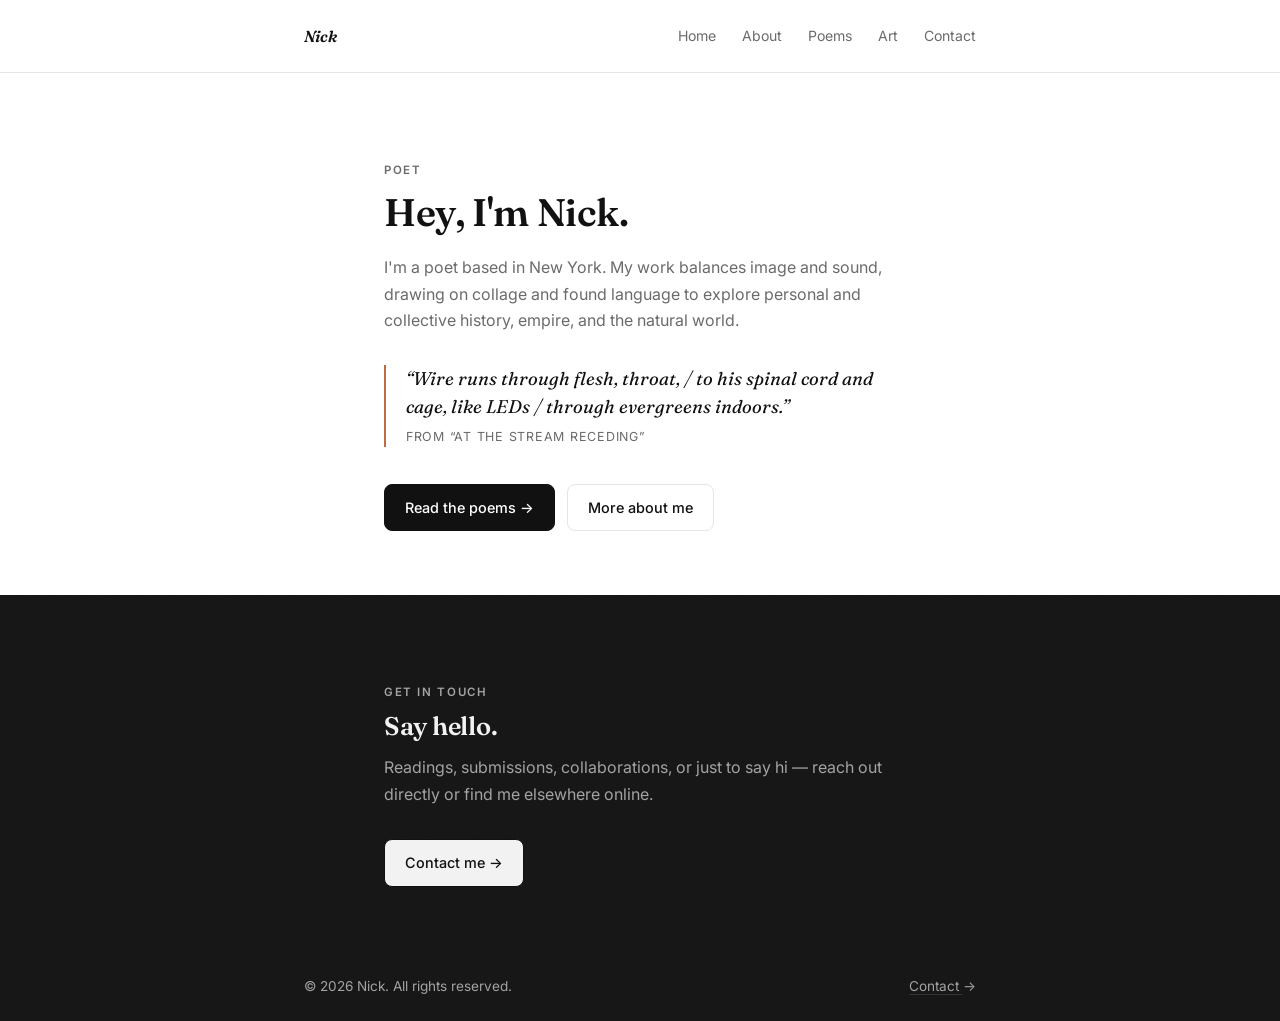
==== commit 0934cbce: "Split collages into new Art page, update contact email Moves the Zama collage from Poems to a dedica" ====
--- a/index.html
+++ b/index.html
@@ -33,6 +33,7 @@
       <a href="/">Home</a>
       <a href="/about">About</a>
       <a href="/poems">Poems</a>
+      <a href="/art">Art</a>
       <a href="/contact">Contact</a>
     </nav>
     <button class="nav-toggle" aria-label="Toggle menu" aria-expanded="false">
